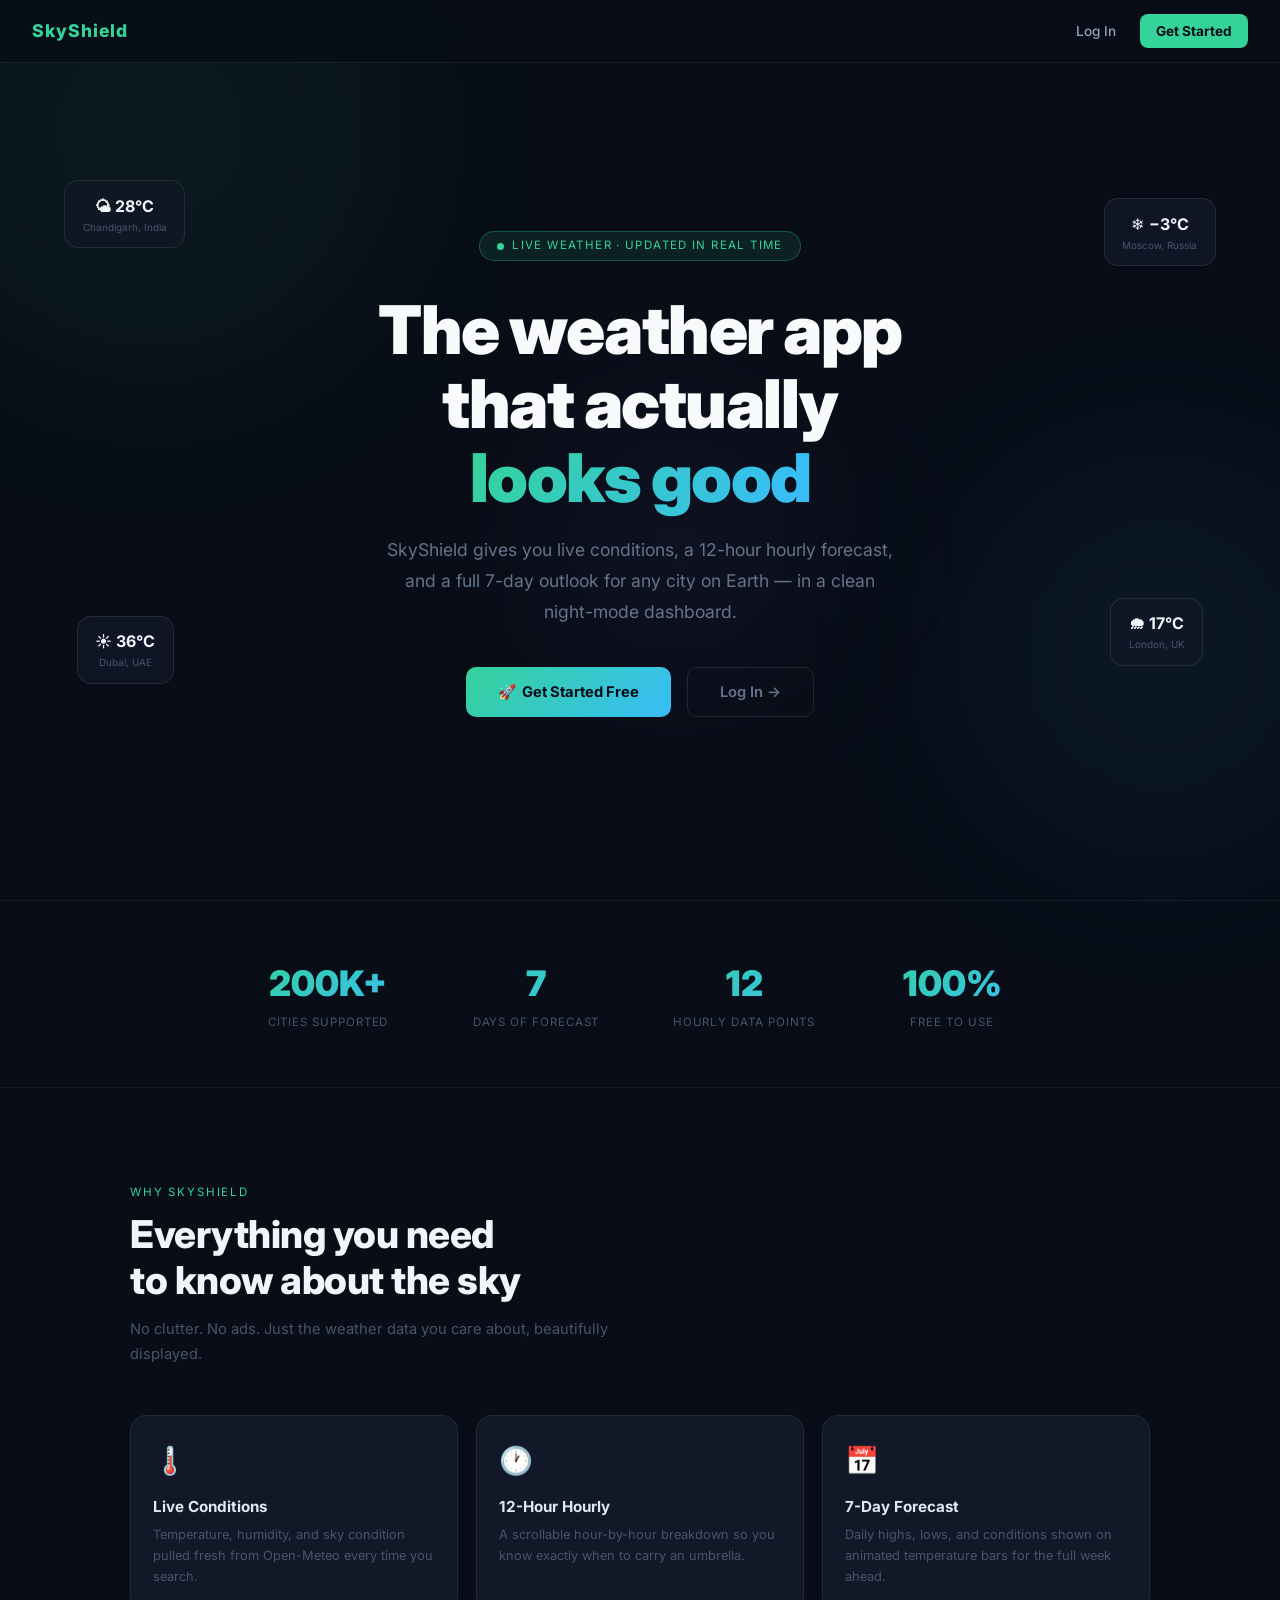
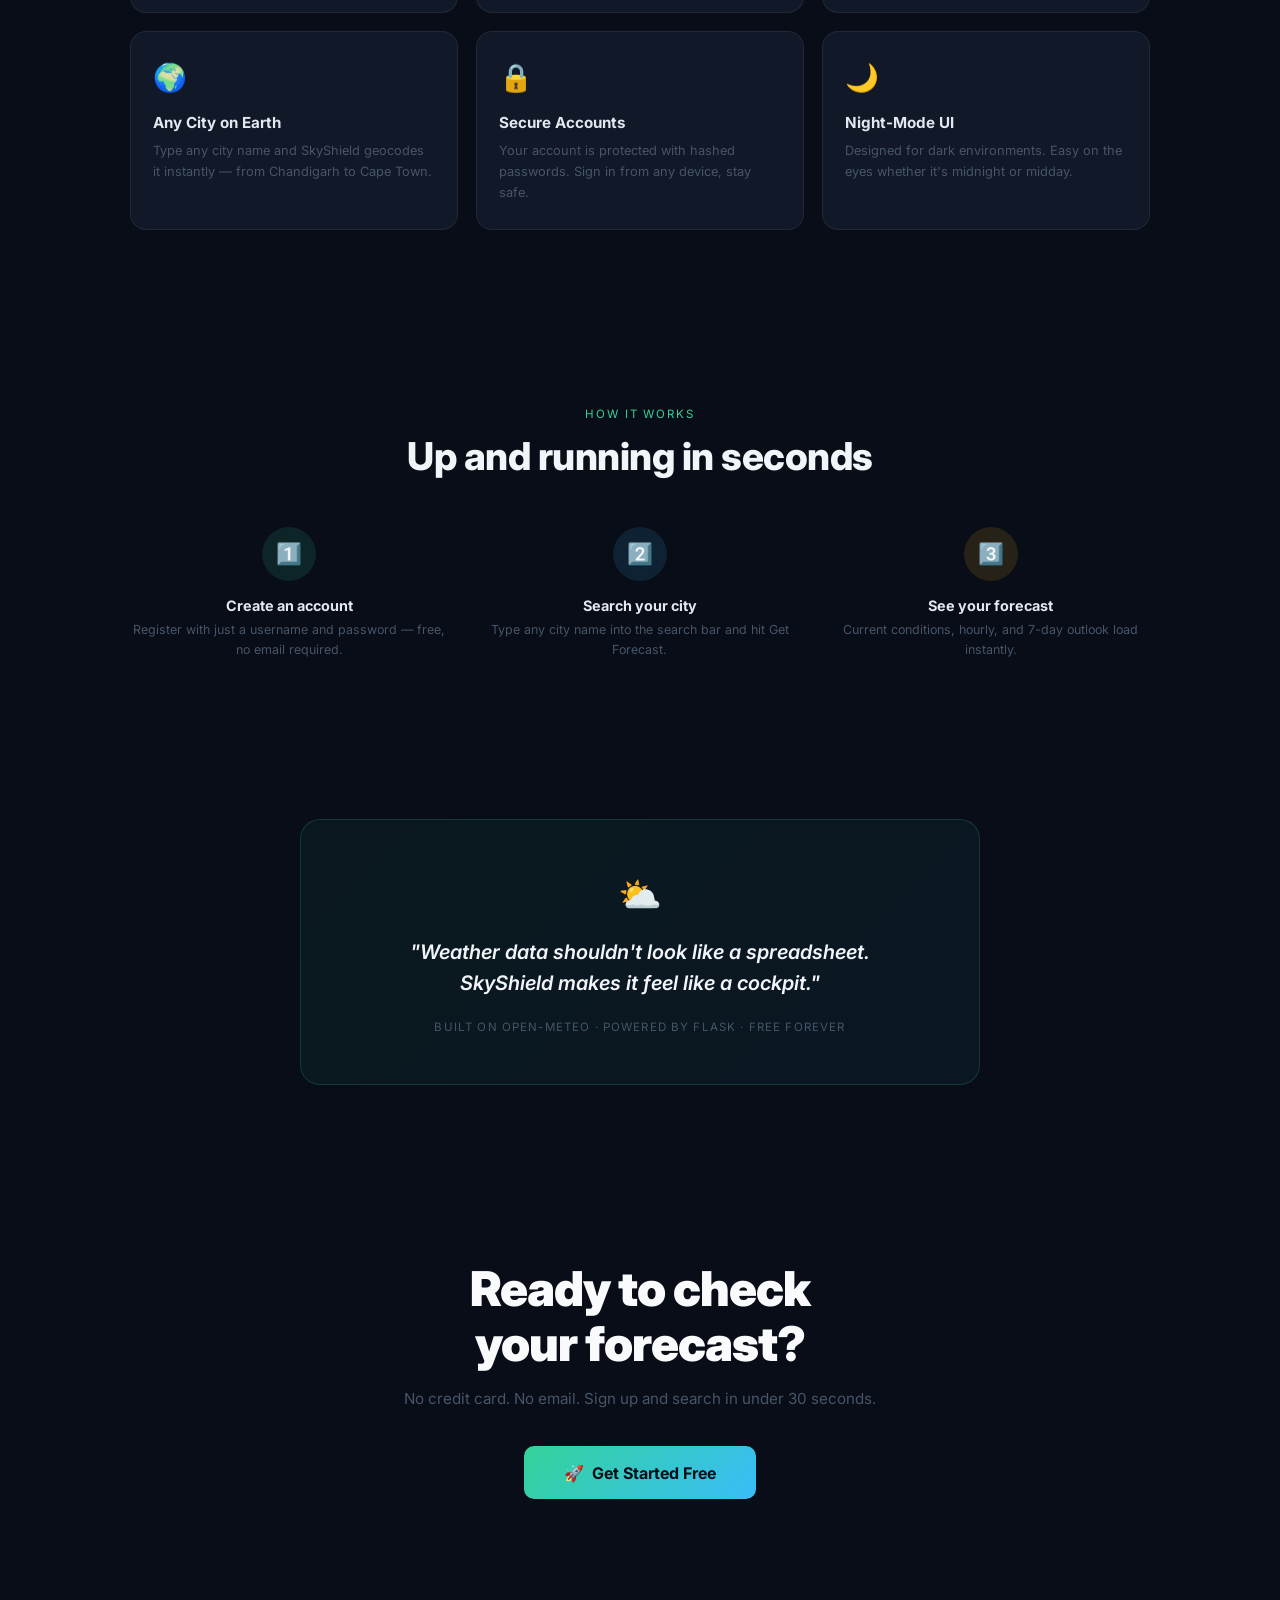
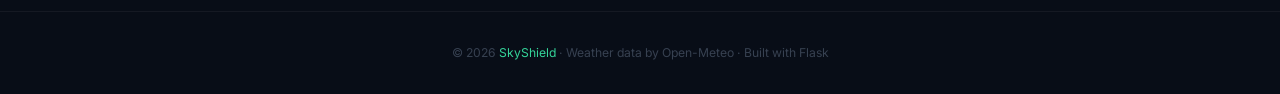
==== templates/index.html @ aaad710c "Add files via upload" ====
<!DOCTYPE html>
<html lang="en">

    <head>
        <meta charset="utf-8">
        <meta name="viewport" content="width=device-width, initial-scale=1">
        <title>SkyShield — Your Personal Weather Dashboard</title>

        <link href="https://cdn.jsdelivr.net/npm/bootstrap@5.3.3/dist/css/bootstrap.min.css" rel="stylesheet">
        <script src="https://cdn.jsdelivr.net/npm/bootstrap@5.3.3/dist/js/bootstrap.bundle.min.js" defer></script>
        <link href="https://fonts.googleapis.com/css2?family=Inter:wght@300;400;500;600;700;800;900&display=swap"
            rel="stylesheet">

        <style>
            *,
            *::before,
            *::after {
                box-sizing: border-box;
                margin: 0;
                padding: 0;
            }

            html,
            body {
                background: #080d17;
                color: #e2e8f0;
                font-family: 'Inter', system-ui, sans-serif;
                overflow-x: hidden;
                scroll-behavior: smooth;
            }

            /* ── Navbar ── */
            .site-nav {
                position: fixed;
                top: 0;
                left: 0;
                right: 0;
                z-index: 100;
                background: rgba(8, 13, 23, 0.85);
                backdrop-filter: blur(12px);
                -webkit-backdrop-filter: blur(12px);
                border-bottom: 1px solid rgba(255, 255, 255, 0.07);
                display: flex;
                align-items: center;
                justify-content: space-between;
                padding: 0.9rem 2rem;
            }

            .site-nav .brand {
                font-size: 1.1rem;
                font-weight: 800;
                color: #34d399;
                text-decoration: none;
                letter-spacing: 0.06em;
            }

            .site-nav .nav-links {
                display: flex;
                gap: 0.5rem;
            }

            .site-nav .nav-links a {
                color: #94a3b8;
                text-decoration: none;
                font-size: 0.85rem;
                font-weight: 500;
                padding: 0.4rem 1rem;
                border-radius: 8px;
                transition: background 0.2s, color 0.2s;
            }

            .site-nav .nav-links a:hover {
                background: rgba(255, 255, 255, 0.06);
                color: #e2e8f0;
            }

            .site-nav .nav-links a.nav-cta {
                background: #34d399;
                color: #080d17;
                font-weight: 700;
            }

            .site-nav .nav-links a.nav-cta:hover {
                opacity: 0.88;
                color: #080d17;
            }

            /* ── Stars ── */
            #stars {
                position: fixed;
                inset: 0;
                pointer-events: none;
                z-index: 0;
            }

            .star {
                position: absolute;
                border-radius: 50%;
                background: #fff;
                opacity: 0;
                animation: twinkle var(--d) var(--dl) infinite ease-in-out;
            }

            @keyframes twinkle {

                0%,
                100% {
                    opacity: 0;
                }

                50% {
                    opacity: var(--op);
                }
            }

            /* ── Orbs ── */
            .orb {
                position: fixed;
                border-radius: 50%;
                filter: blur(90px);
                pointer-events: none;
                z-index: 0;
                animation: orbFloat var(--od, 12s) ease-in-out infinite alternate;
            }

            @keyframes orbFloat {
                from {
                    transform: translate(0, 0);
                }

                to {
                    transform: translate(30px, 40px);
                }
            }

            /* ── Sections ── */
            section {
                position: relative;
                z-index: 1;
            }

            /* ── HERO ── */
            .hero {
                min-height: 100vh;
                display: flex;
                align-items: center;
                justify-content: center;
                text-align: center;
                padding: 8rem 1.5rem 5rem;
                position: relative;
            }

            .hero-inner {
                max-width: 720px;
                position: relative;
                z-index: 2;
            }

            .hero-badge {
                display: inline-flex;
                align-items: center;
                gap: 0.5rem;
                background: rgba(52, 211, 153, 0.1);
                border: 1px solid rgba(52, 211, 153, 0.3);
                border-radius: 999px;
                padding: 0.35rem 1.1rem;
                font-size: 0.72rem;
                color: #34d399;
                letter-spacing: 0.12em;
                text-transform: uppercase;
                margin-bottom: 2rem;
                animation: fadeUp 0.6s 0.2s both;
            }

            .live-dot {
                width: 7px;
                height: 7px;
                background: #34d399;
                border-radius: 50%;
                animation: livePulse 2s infinite;
            }

            @keyframes livePulse {

                0%,
                100% {
                    box-shadow: 0 0 0 0 rgba(52, 211, 153, 0.7);
                }

                50% {
                    box-shadow: 0 0 0 7px rgba(52, 211, 153, 0);
                }
            }

            .hero h1 {
                font-size: clamp(2.4rem, 6vw, 4.2rem);
                font-weight: 900;
                line-height: 1.1;
                letter-spacing: -1.5px;
                color: #f8fafc;
                margin-bottom: 1.25rem;
                animation: fadeUp 0.7s 0.35s both;
            }

            .grad-text {
                background: linear-gradient(120deg, #34d399, #38bdf8, #a78bfa);
                background-size: 200%;
                -webkit-background-clip: text;
                -webkit-text-fill-color: transparent;
                background-clip: text;
                animation: gradMove 5s linear infinite alternate;
            }

            @keyframes gradMove {
                from {
                    background-position: 0%;
                }

                to {
                    background-position: 100%;
                }
            }

            .hero p {
                font-size: 1.1rem;
                color: #64748b;
                line-height: 1.75;
                max-width: 520px;
                margin: 0 auto 2.5rem;
                animation: fadeUp 0.7s 0.5s both;
            }

            .hero-btns {
                display: flex;
                gap: 1rem;
                justify-content: center;
                flex-wrap: wrap;
                animation: fadeUp 0.7s 0.65s both;
            }

            .btn-green {
                display: inline-flex;
                align-items: center;
                gap: 0.4rem;
                background: linear-gradient(135deg, #34d399, #38bdf8);
                color: #080d17;
                font-weight: 700;
                font-size: 0.92rem;
                padding: 0.8rem 2rem;
                border-radius: 10px;
                text-decoration: none;
                transition: transform 0.2s, box-shadow 0.2s;
            }

            .btn-green:hover {
                transform: translateY(-3px);
                box-shadow: 0 10px 30px rgba(52, 211, 153, 0.35);
                color: #080d17;
            }

            .btn-ghost {
                display: inline-flex;
                align-items: center;
                gap: 0.4rem;
                background: transparent;
                color: #64748b;
                font-weight: 600;
                font-size: 0.92rem;
                padding: 0.8rem 2rem;
                border-radius: 10px;
                border: 1px solid rgba(255, 255, 255, 0.1);
                text-decoration: none;
                transition: border-color 0.2s, color 0.2s, background 0.2s;
            }

            .btn-ghost:hover {
                border-color: rgba(56, 189, 248, 0.4);
                color: #38bdf8;
                background: rgba(56, 189, 248, 0.06);
            }

            /* Floating cards */
            .floater {
                position: absolute;
                background: rgba(17, 24, 39, 0.85);
                border: 1px solid rgba(255, 255, 255, 0.09);
                border-radius: 14px;
                padding: 0.8rem 1.1rem;
                backdrop-filter: blur(10px);
                font-size: 0.8rem;
                color: #94a3b8;
                white-space: nowrap;
                z-index: 1;
                animation: floatIn 0.7s var(--fd, 1s) both, bob var(--bd, 6s) var(--fd, 1s) ease-in-out infinite;
            }

            .floater .fv {
                font-size: 1rem;
                font-weight: 700;
                color: #f1f5f9;
            }

            .floater .fl {
                font-size: 0.62rem;
                color: #475569;
                margin-top: 2px;
            }

            @keyframes floatIn {
                from {
                    opacity: 0;
                    transform: translateY(14px);
                }

                to {
                    opacity: 1;
                    transform: translateY(0);
                }
            }

            @keyframes bob {

                0%,
                100% {
                    transform: translateY(0);
                }

                50% {
                    transform: translateY(-8px);
                }
            }

            @media (max-width: 700px) {
                .floater {
                    display: none;
                }
            }

            /* ── Stats ── */
            .stats {
                padding: 3.5rem 1.5rem;
                border-top: 1px solid rgba(255, 255, 255, 0.05);
                border-bottom: 1px solid rgba(255, 255, 255, 0.05);
            }

            .stats-grid {
                max-width: 800px;
                margin: 0 auto;
                display: grid;
                grid-template-columns: repeat(auto-fit, minmax(150px, 1fr));
                gap: 2rem;
                text-align: center;
            }

            .stat-n {
                font-size: 2.2rem;
                font-weight: 900;
                background: linear-gradient(135deg, #34d399, #38bdf8);
                -webkit-background-clip: text;
                -webkit-text-fill-color: transparent;
                background-clip: text;
            }

            .stat-l {
                font-size: 0.72rem;
                color: #475569;
                margin-top: 0.25rem;
                text-transform: uppercase;
                letter-spacing: 0.08em;
            }

            /* ── Features ── */
            .features {
                padding: 6rem 1.5rem;
            }

            .sec-wrap {
                max-width: 1020px;
                margin: 0 auto;
            }

            .sec-tag {
                font-size: 0.72rem;
                letter-spacing: 0.16em;
                text-transform: uppercase;
                color: #34d399;
                margin-bottom: 0.6rem;
            }

            .sec-title {
                font-size: clamp(1.6rem, 3.5vw, 2.4rem);
                font-weight: 800;
                color: #f1f5f9;
                letter-spacing: -0.5px;
                line-height: 1.2;
                margin-bottom: 0.85rem;
            }

            .sec-sub {
                font-size: 0.92rem;
                color: #475569;
                max-width: 480px;
                line-height: 1.7;
                margin-bottom: 3rem;
            }

            .feat-grid {
                display: grid;
                grid-template-columns: repeat(auto-fit, minmax(260px, 1fr));
                gap: 1.1rem;
            }

            .feat-card {
                background: #111827;
                border: 1px solid rgba(255, 255, 255, 0.07);
                border-radius: 16px;
                padding: 1.6rem 1.4rem;
                transition: border-color 0.25s, transform 0.2s, box-shadow 0.2s;
            }

            .feat-card:hover {
                border-color: rgba(52, 211, 153, 0.3);
                transform: translateY(-4px);
                box-shadow: 0 16px 40px rgba(0, 0, 0, 0.35);
            }

            .feat-ico {
                font-size: 1.7rem;
                margin-bottom: 1rem;
            }

            .feat-card h3 {
                font-size: 0.95rem;
                font-weight: 700;
                color: #e2e8f0;
                margin-bottom: 0.45rem;
            }

            .feat-card p {
                font-size: 0.8rem;
                color: #475569;
                line-height: 1.65;
                margin: 0;
            }

            /* ── How it works ── */
            .how {
                padding: 5rem 1.5rem;
            }

            .steps {
                display: grid;
                grid-template-columns: repeat(auto-fit, minmax(200px, 1fr));
                gap: 2rem;
                margin-top: 3rem;
                text-align: center;
            }

            .step-num {
                width: 54px;
                height: 54px;
                border-radius: 50%;
                display: flex;
                align-items: center;
                justify-content: center;
                font-size: 1.3rem;
                margin: 0 auto 1rem;
            }

            .step h3 {
                font-size: 0.9rem;
                font-weight: 700;
                color: #e2e8f0;
                margin-bottom: 0.4rem;
            }

            .step p {
                font-size: 0.78rem;
                color: #475569;
                line-height: 1.55;
            }

            /* ── Quote ── */
            .quote-sec {
                padding: 4rem 1.5rem;
            }

            .quote-box {
                max-width: 680px;
                margin: 0 auto;
                background: linear-gradient(135deg, rgba(52, 211, 153, 0.06), rgba(56, 189, 248, 0.06));
                border: 1px solid rgba(52, 211, 153, 0.18);
                border-radius: 20px;
                padding: 3rem 2.5rem;
                text-align: center;
            }

            .quote-box .qi {
                font-size: 2.2rem;
                margin-bottom: 1rem;
            }

            .quote-box blockquote {
                font-size: clamp(1rem, 2.2vw, 1.25rem);
                font-weight: 600;
                color: #f1f5f9;
                font-style: italic;
                line-height: 1.55;
                margin-bottom: 1.25rem;
            }

            .quote-box .qs {
                font-size: 0.72rem;
                color: #475569;
                letter-spacing: 0.1em;
                text-transform: uppercase;
            }

            /* ── Final CTA ── */
            .cta-sec {
                padding: 7rem 1.5rem;
                text-align: center;
            }

            .cta-sec h2 {
                font-size: clamp(1.8rem, 4vw, 3rem);
                font-weight: 900;
                letter-spacing: -1px;
                color: #f8fafc;
                line-height: 1.15;
                margin-bottom: 1rem;
            }

            .cta-sec p {
                color: #475569;
                font-size: 0.95rem;
                margin-bottom: 2.25rem;
            }

            /* ── Footer ── */
            footer {
                border-top: 1px solid rgba(255, 255, 255, 0.05);
                padding: 2rem 1.5rem;
                text-align: center;
                font-size: 0.76rem;
                color: #374151;
            }

            footer span {
                color: #34d399;
            }

            /* ── Scroll reveal ── */
            .reveal {
                opacity: 0;
                transform: translateY(26px);
                transition: opacity 0.6s ease, transform 0.6s ease;
            }

            .reveal.visible {
                opacity: 1;
                transform: translateY(0);
            }

            .d1 {
                transition-delay: 0.1s;
            }

            .d2 {
                transition-delay: 0.2s;
            }

            .d3 {
                transition-delay: 0.3s;
            }

            .d4 {
                transition-delay: 0.4s;
            }

            @keyframes fadeUp {
                from {
                    opacity: 0;
                    transform: translateY(18px);
                }

                to {
                    opacity: 1;
                    transform: translateY(0);
                }
            }
        </style>
    </head>

    <body>

        <!-- Stars + orbs -->
        <div id="stars"></div>
        <div class="orb"
            style="width:500px;height:500px;background:rgba(52,211,153,0.06);top:-120px;left:-100px;--od:14s"></div>
        <div class="orb"
            style="width:400px;height:400px;background:rgba(56,189,248,0.06);bottom:5%;right:-80px;--od:11s;animation-delay:-5s">
        </div>
        <div class="orb"
            style="width:280px;height:280px;background:rgba(167,139,250,0.05);top:45%;left:42%;--od:16s;animation-delay:-8s">
        </div>

        <!-- Navbar -->
        <nav class="site-nav">
            <a class="brand" href="/">SkyShield</a>
            <div class="nav-links">
                <a href="/login">Log In</a>
                <a href="/register" class="nav-cta">Get Started</a>
            </div>
        </nav>

        <!-- HERO -->
        <section class="hero">

            <!-- Floating city cards -->
            <div class="floater" style="top:20%;left:5%;--fd:1.1s;--bd:6s">
                <div class="fv">🌤 28°C</div>
                <div class="fl">Chandigarh, India</div>
            </div>
            <div class="floater" style="top:22%;right:5%;--fd:1.3s;--bd:7.5s">
                <div class="fv">❄️ −3°C</div>
                <div class="fl">Moscow, Russia</div>
            </div>
            <div class="floater" style="bottom:24%;left:6%;--fd:1.5s;--bd:5.5s">
                <div class="fv">☀️ 36°C</div>
                <div class="fl">Dubai, UAE</div>
            </div>
            <div class="floater" style="bottom:26%;right:6%;--fd:1.7s;--bd:8s">
                <div class="fv">🌧 17°C</div>
                <div class="fl">London, UK</div>
            </div>

            <div class="hero-inner">
                <div class="hero-badge">
                    <span class="live-dot"></span>
                    Live weather · Updated in real time
                </div>
                <h1>
                    The weather app<br>
                    that actually<br>
                    <span class="grad-text">looks good</span>
                </h1>
                <p>
                    SkyShield gives you live conditions, a 12-hour hourly forecast,
                    and a full 7-day outlook for any city on Earth — in a clean night-mode dashboard.
                </p>
                <div class="hero-btns">
                    <a href="/register" class="btn-green">🚀&nbsp; Get Started Free</a>
                    <a href="/login" class="btn-ghost">Log In →</a>
                </div>
            </div>

        </section>

        <!-- STATS -->
        <section class="stats">
            <div class="stats-grid">
                <div class="reveal">
                    <div class="stat-n">200K+</div>
                    <div class="stat-l">Cities supported</div>
                </div>
                <div class="reveal d1">
                    <div class="stat-n">7</div>
                    <div class="stat-l">Days of forecast</div>
                </div>
                <div class="reveal d2">
                    <div class="stat-n">12</div>
                    <div class="stat-l">Hourly data points</div>
                </div>
                <div class="reveal d3">
                    <div class="stat-n">100%</div>
                    <div class="stat-l">Free to use</div>
                </div>
            </div>
        </section>

        <!-- FEATURES -->
        <section class="features">
            <div class="sec-wrap">
                <div class="sec-tag reveal">Why SkyShield</div>
                <div class="sec-title reveal">Everything you need<br>to know about the sky</div>
                <div class="sec-sub reveal">No clutter. No ads. Just the weather data you care about, beautifully
                    displayed.</div>
                <div class="feat-grid">
                    <div class="feat-card reveal">
                        <div class="feat-ico">🌡️</div>
                        <h3>Live Conditions</h3>
                        <p>Temperature, humidity, and sky condition pulled fresh from Open-Meteo every time you search.
                        </p>
                    </div>
                    <div class="feat-card reveal d1">
                        <div class="feat-ico">🕐</div>
                        <h3>12-Hour Hourly</h3>
                        <p>A scrollable hour-by-hour breakdown so you know exactly when to carry an umbrella.</p>
                    </div>
                    <div class="feat-card reveal d2">
                        <div class="feat-ico">📅</div>
                        <h3>7-Day Forecast</h3>
                        <p>Daily highs, lows, and conditions shown on animated temperature bars for the full week ahead.
                        </p>
                    </div>
                    <div class="feat-card reveal">
                        <div class="feat-ico">🌍</div>
                        <h3>Any City on Earth</h3>
                        <p>Type any city name and SkyShield geocodes it instantly — from Chandigarh to Cape Town.</p>
                    </div>
                    <div class="feat-card reveal d1">
                        <div class="feat-ico">🔒</div>
                        <h3>Secure Accounts</h3>
                        <p>Your account is protected with hashed passwords. Sign in from any device, stay safe.</p>
                    </div>
                    <div class="feat-card reveal d2">
                        <div class="feat-ico">🌙</div>
                        <h3>Night-Mode UI</h3>
                        <p>Designed for dark environments. Easy on the eyes whether it's midnight or midday.</p>
                    </div>
                </div>
            </div>
        </section>

        <!-- HOW IT WORKS -->
        <section class="how">
            <div class="sec-wrap" style="text-align:center">
                <div class="sec-tag reveal">How it works</div>
                <div class="sec-title reveal">Up and running in seconds</div>
                <div class="steps">
                    <div class="step reveal">
                        <div class="step-num" style="background:rgba(52,211,153,0.12)">1️⃣</div>
                        <h3>Create an account</h3>
                        <p>Register with just a username and password — free, no email required.</p>
                    </div>
                    <div class="step reveal d1">
                        <div class="step-num" style="background:rgba(56,189,248,0.12)">2️⃣</div>
                        <h3>Search your city</h3>
                        <p>Type any city name into the search bar and hit Get Forecast.</p>
                    </div>
                    <div class="step reveal d2">
                        <div class="step-num" style="background:rgba(251,191,36,0.12)">3️⃣</div>
                        <h3>See your forecast</h3>
                        <p>Current conditions, hourly, and 7-day outlook load instantly.</p>
                    </div>
                </div>
            </div>
        </section>

        <!-- QUOTE -->
        <section class="quote-sec">
            <div class="quote-box reveal">
                <div class="qi">⛅</div>
                <blockquote>"Weather data shouldn't look like a spreadsheet.<br>SkyShield makes it feel like a cockpit."
                </blockquote>
                <div class="qs">Built on Open-Meteo · Powered by Flask · Free forever</div>
            </div>
        </section>

        <!-- FINAL CTA -->
        <section class="cta-sec">
            <h2 class="reveal">Ready to check<br>your forecast?</h2>
            <p class="reveal d1">No credit card. No email. Sign up and search in under 30 seconds.</p>
            <div class="reveal d2">
                <a href="/register" class="btn-green" style="font-size:1rem;padding:0.9rem 2.5rem">
                    🚀&nbsp; Get Started Free
                </a>
            </div>
        </section>

        <footer>
            © 2026 <span>SkyShield</span> · Weather data by Open-Meteo · Built with Flask
        </footer>

        <script>
            // Stars
            const wrap = document.getElementById('stars');
            for (let i = 0; i < 130; i++) {
                const s = document.createElement('div');
                s.className = 'star';
                const sz = (Math.random() * 1.8 + 0.8).toFixed(1);
                s.style.cssText = `
        width:${sz}px;height:${sz}px;
        top:${(Math.random() * 100).toFixed(2)}%;
        left:${(Math.random() * 100).toFixed(2)}%;
        --d:${(Math.random() * 4 + 3).toFixed(1)}s;
        --dl:${(Math.random() * 6).toFixed(1)}s;
        --op:${(Math.random() * 0.5 + 0.25).toFixed(2)};
      `;
                wrap.appendChild(s);
            }

            // Scroll reveal
            const obs = new IntersectionObserver(entries => {
                entries.forEach(e => { if (e.isIntersecting) { e.target.classList.add('visible'); obs.unobserve(e.target); } });
            }, { threshold: 0.1 });
            document.querySelectorAll('.reveal').forEach(el => obs.observe(el));
        </script>

    </body>

</html>
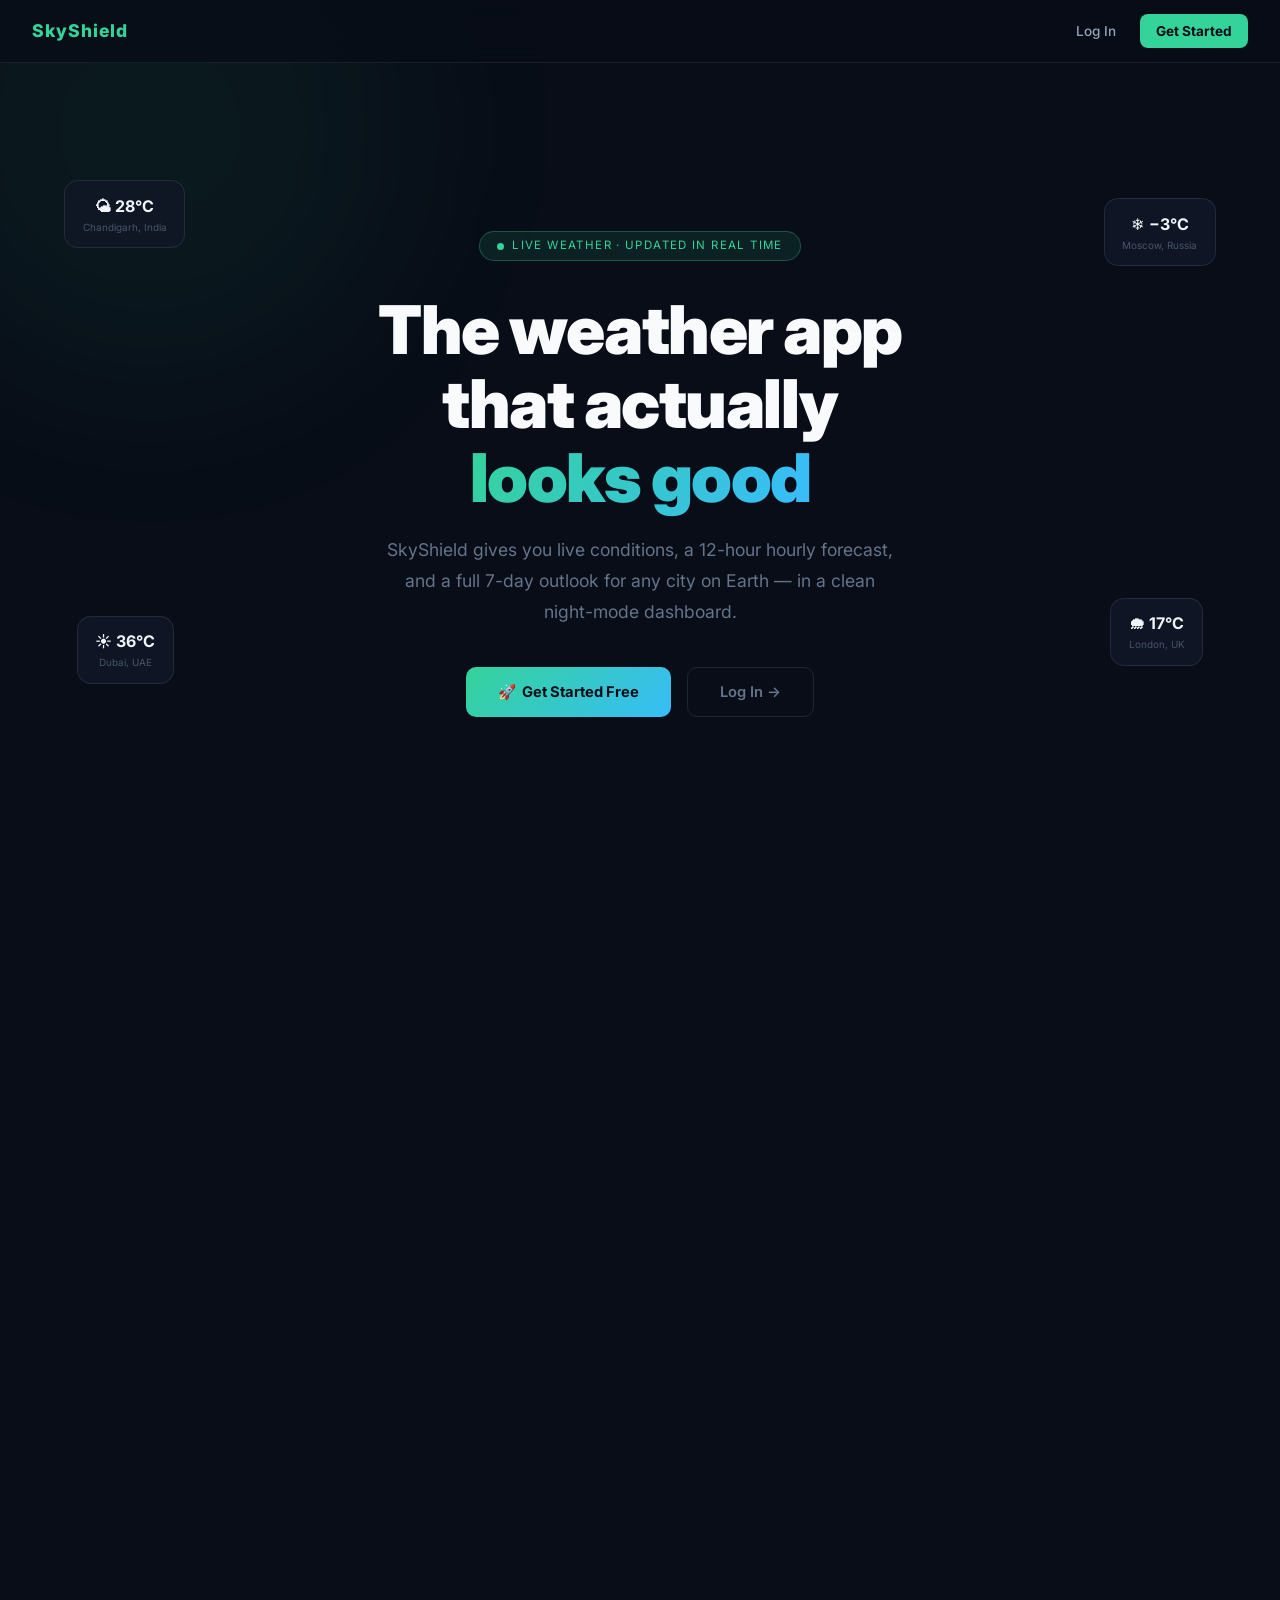
==== commit bfb3eb5b: "Enhance layout with page-wrap and style adjustments Added a page-wrap div for layout control and adj" ====
--- a/templates/index.html
+++ b/templates/index.html
@@ -20,8 +20,16 @@
                 padding: 0;
             }
 
+            #page-wrap {
+                position: relative;
+                min-height: 100%;
+                width: 100%;
+                overflow: hidden;
+            }
+
             html,
             body {
+                height: 100%;
                 background: #080d17;
                 color: #e2e8f0;
                 font-family: 'Inter', system-ui, sans-serif;
@@ -87,7 +95,7 @@
 
             /* ── Stars ── */
             #stars {
-                position: fixed;
+                position: absolute;
                 inset: 0;
                 pointer-events: none;
                 z-index: 0;
@@ -115,7 +123,7 @@
 
             /* ── Orbs ── */
             .orb {
-                position: fixed;
+                position: absolute;
                 border-radius: 50%;
                 filter: blur(90px);
                 pointer-events: none;
@@ -593,194 +601,196 @@
     </head>
 
     <body>
-
-        <!-- Stars + orbs -->
-        <div id="stars"></div>
-        <div class="orb"
-            style="width:500px;height:500px;background:rgba(52,211,153,0.06);top:-120px;left:-100px;--od:14s"></div>
-        <div class="orb"
-            style="width:400px;height:400px;background:rgba(56,189,248,0.06);bottom:5%;right:-80px;--od:11s;animation-delay:-5s">
-        </div>
-        <div class="orb"
-            style="width:280px;height:280px;background:rgba(167,139,250,0.05);top:45%;left:42%;--od:16s;animation-delay:-8s">
-        </div>
-
-        <!-- Navbar -->
-        <nav class="site-nav">
-            <a class="brand" href="/">SkyShield</a>
-            <div class="nav-links">
-                <a href="/login">Log In</a>
-                <a href="/register" class="nav-cta">Get Started</a>
+        <div id="page-wrap">
+
+            <!-- Stars + orbs -->
+            <div id="stars"></div>
+            <div class="orb"
+                style="width:500px;height:500px;background:rgba(52,211,153,0.06);top:-120px;left:-100px;--od:14s"></div>
+            <div class="orb"
+                style="width:400px;height:400px;background:rgba(56,189,248,0.06);bottom:5%;right:-80px;--od:11s;animation-delay:-5s">
             </div>
-        </nav>
-
-        <!-- HERO -->
-        <section class="hero">
-
-            <!-- Floating city cards -->
-            <div class="floater" style="top:20%;left:5%;--fd:1.1s;--bd:6s">
-                <div class="fv">🌤 28°C</div>
-                <div class="fl">Chandigarh, India</div>
+            <div class="orb"
+                style="width:280px;height:280px;background:rgba(167,139,250,0.05);top:45%;left:42%;--od:16s;animation-delay:-8s">
             </div>
-            <div class="floater" style="top:22%;right:5%;--fd:1.3s;--bd:7.5s">
-                <div class="fv">❄️ −3°C</div>
-                <div class="fl">Moscow, Russia</div>
-            </div>
-            <div class="floater" style="bottom:24%;left:6%;--fd:1.5s;--bd:5.5s">
-                <div class="fv">☀️ 36°C</div>
-                <div class="fl">Dubai, UAE</div>
-            </div>
-            <div class="floater" style="bottom:26%;right:6%;--fd:1.7s;--bd:8s">
-                <div class="fv">🌧 17°C</div>
-                <div class="fl">London, UK</div>
-            </div>
-
-            <div class="hero-inner">
-                <div class="hero-badge">
-                    <span class="live-dot"></span>
-                    Live weather · Updated in real time
-                </div>
-                <h1>
-                    The weather app<br>
-                    that actually<br>
-                    <span class="grad-text">looks good</span>
-                </h1>
-                <p>
-                    SkyShield gives you live conditions, a 12-hour hourly forecast,
-                    and a full 7-day outlook for any city on Earth — in a clean night-mode dashboard.
-                </p>
-                <div class="hero-btns">
-                    <a href="/register" class="btn-green">🚀&nbsp; Get Started Free</a>
-                    <a href="/login" class="btn-ghost">Log In →</a>
-                </div>
-            </div>
-
-        </section>
-
-        <!-- STATS -->
-        <section class="stats">
-            <div class="stats-grid">
-                <div class="reveal">
-                    <div class="stat-n">200K+</div>
-                    <div class="stat-l">Cities supported</div>
-                </div>
-                <div class="reveal d1">
-                    <div class="stat-n">7</div>
-                    <div class="stat-l">Days of forecast</div>
-                </div>
+
+            <!-- Navbar -->
+            <nav class="site-nav">
+                <a class="brand" href="/">SkyShield</a>
+                <div class="nav-links">
+                    <a href="/login">Log In</a>
+                    <a href="/register" class="nav-cta">Get Started</a>
+                </div>
+            </nav>
+
+            <!-- HERO -->
+            <section class="hero">
+
+                <!-- Floating city cards -->
+                <div class="floater" style="top:20%;left:5%;--fd:1.1s;--bd:6s">
+                    <div class="fv">🌤 28°C</div>
+                    <div class="fl">Chandigarh, India</div>
+                </div>
+                <div class="floater" style="top:22%;right:5%;--fd:1.3s;--bd:7.5s">
+                    <div class="fv">❄️ −3°C</div>
+                    <div class="fl">Moscow, Russia</div>
+                </div>
+                <div class="floater" style="bottom:24%;left:6%;--fd:1.5s;--bd:5.5s">
+                    <div class="fv">☀️ 36°C</div>
+                    <div class="fl">Dubai, UAE</div>
+                </div>
+                <div class="floater" style="bottom:26%;right:6%;--fd:1.7s;--bd:8s">
+                    <div class="fv">🌧 17°C</div>
+                    <div class="fl">London, UK</div>
+                </div>
+
+                <div class="hero-inner">
+                    <div class="hero-badge">
+                        <span class="live-dot"></span>
+                        Live weather · Updated in real time
+                    </div>
+                    <h1>
+                        The weather app<br>
+                        that actually<br>
+                        <span class="grad-text">looks good</span>
+                    </h1>
+                    <p>
+                        SkyShield gives you live conditions, a 12-hour hourly forecast,
+                        and a full 7-day outlook for any city on Earth — in a clean night-mode dashboard.
+                    </p>
+                    <div class="hero-btns">
+                        <a href="/register" class="btn-green">🚀&nbsp; Get Started Free</a>
+                        <a href="/login" class="btn-ghost">Log In →</a>
+                    </div>
+                </div>
+
+            </section>
+
+            <!-- STATS -->
+            <section class="stats">
+                <div class="stats-grid">
+                    <div class="reveal">
+                        <div class="stat-n">200K+</div>
+                        <div class="stat-l">Cities supported</div>
+                    </div>
+                    <div class="reveal d1">
+                        <div class="stat-n">7</div>
+                        <div class="stat-l">Days of forecast</div>
+                    </div>
+                    <div class="reveal d2">
+                        <div class="stat-n">12</div>
+                        <div class="stat-l">Hourly data points</div>
+                    </div>
+                    <div class="reveal d3">
+                        <div class="stat-n">100%</div>
+                        <div class="stat-l">Free to use</div>
+                    </div>
+                </div>
+            </section>
+
+            <!-- FEATURES -->
+            <section class="features">
+                <div class="sec-wrap">
+                    <div class="sec-tag reveal">Why SkyShield</div>
+                    <div class="sec-title reveal">Everything you need<br>to know about the sky</div>
+                    <div class="sec-sub reveal">No clutter. No ads. Just the weather data you care about, beautifully
+                        displayed.</div>
+                    <div class="feat-grid">
+                        <div class="feat-card reveal">
+                            <div class="feat-ico">🌡️</div>
+                            <h3>Live Conditions</h3>
+                            <p>Temperature, humidity, and sky condition pulled fresh from Open-Meteo every time you
+                                search.</p>
+                        </div>
+                        <div class="feat-card reveal d1">
+                            <div class="feat-ico">🕐</div>
+                            <h3>12-Hour Hourly</h3>
+                            <p>A scrollable hour-by-hour breakdown so you know exactly when to carry an umbrella.</p>
+                        </div>
+                        <div class="feat-card reveal d2">
+                            <div class="feat-ico">📅</div>
+                            <h3>7-Day Forecast</h3>
+                            <p>Daily highs, lows, and conditions shown on animated temperature bars for the full week
+                                ahead.</p>
+                        </div>
+                        <div class="feat-card reveal">
+                            <div class="feat-ico">🌍</div>
+                            <h3>Any City on Earth</h3>
+                            <p>Type any city name and SkyShield geocodes it instantly — from Chandigarh to Cape Town.
+                            </p>
+                        </div>
+                        <div class="feat-card reveal d1">
+                            <div class="feat-ico">🔒</div>
+                            <h3>Secure Accounts</h3>
+                            <p>Your account is protected with hashed passwords. Sign in from any device, stay safe.</p>
+                        </div>
+                        <div class="feat-card reveal d2">
+                            <div class="feat-ico">🌙</div>
+                            <h3>Night-Mode UI</h3>
+                            <p>Designed for dark environments. Easy on the eyes whether it's midnight or midday.</p>
+                        </div>
+                    </div>
+                </div>
+            </section>
+
+            <!-- HOW IT WORKS -->
+            <section class="how">
+                <div class="sec-wrap" style="text-align:center">
+                    <div class="sec-tag reveal">How it works</div>
+                    <div class="sec-title reveal">Up and running in seconds</div>
+                    <div class="steps">
+                        <div class="step reveal">
+                            <div class="step-num" style="background:rgba(52,211,153,0.12)">1️⃣</div>
+                            <h3>Create an account</h3>
+                            <p>Register with just a username and password — free, no email required.</p>
+                        </div>
+                        <div class="step reveal d1">
+                            <div class="step-num" style="background:rgba(56,189,248,0.12)">2️⃣</div>
+                            <h3>Search your city</h3>
+                            <p>Type any city name into the search bar and hit Get Forecast.</p>
+                        </div>
+                        <div class="step reveal d2">
+                            <div class="step-num" style="background:rgba(251,191,36,0.12)">3️⃣</div>
+                            <h3>See your forecast</h3>
+                            <p>Current conditions, hourly, and 7-day outlook load instantly.</p>
+                        </div>
+                    </div>
+                </div>
+            </section>
+
+            <!-- QUOTE -->
+            <section class="quote-sec">
+                <div class="quote-box reveal">
+                    <div class="qi">⛅</div>
+                    <blockquote>"Weather data shouldn't look like a spreadsheet.<br>SkyShield makes it feel like a
+                        cockpit."</blockquote>
+                    <div class="qs">Built on Open-Meteo · Powered by Flask · Free forever</div>
+                </div>
+            </section>
+
+            <!-- FINAL CTA -->
+            <section class="cta-sec">
+                <h2 class="reveal">Ready to check<br>your forecast?</h2>
+                <p class="reveal d1">No credit card. No email. Sign up and search in under 30 seconds.</p>
                 <div class="reveal d2">
-                    <div class="stat-n">12</div>
-                    <div class="stat-l">Hourly data points</div>
-                </div>
-                <div class="reveal d3">
-                    <div class="stat-n">100%</div>
-                    <div class="stat-l">Free to use</div>
-                </div>
-            </div>
-        </section>
-
-        <!-- FEATURES -->
-        <section class="features">
-            <div class="sec-wrap">
-                <div class="sec-tag reveal">Why SkyShield</div>
-                <div class="sec-title reveal">Everything you need<br>to know about the sky</div>
-                <div class="sec-sub reveal">No clutter. No ads. Just the weather data you care about, beautifully
-                    displayed.</div>
-                <div class="feat-grid">
-                    <div class="feat-card reveal">
-                        <div class="feat-ico">🌡️</div>
-                        <h3>Live Conditions</h3>
-                        <p>Temperature, humidity, and sky condition pulled fresh from Open-Meteo every time you search.
-                        </p>
-                    </div>
-                    <div class="feat-card reveal d1">
-                        <div class="feat-ico">🕐</div>
-                        <h3>12-Hour Hourly</h3>
-                        <p>A scrollable hour-by-hour breakdown so you know exactly when to carry an umbrella.</p>
-                    </div>
-                    <div class="feat-card reveal d2">
-                        <div class="feat-ico">📅</div>
-                        <h3>7-Day Forecast</h3>
-                        <p>Daily highs, lows, and conditions shown on animated temperature bars for the full week ahead.
-                        </p>
-                    </div>
-                    <div class="feat-card reveal">
-                        <div class="feat-ico">🌍</div>
-                        <h3>Any City on Earth</h3>
-                        <p>Type any city name and SkyShield geocodes it instantly — from Chandigarh to Cape Town.</p>
-                    </div>
-                    <div class="feat-card reveal d1">
-                        <div class="feat-ico">🔒</div>
-                        <h3>Secure Accounts</h3>
-                        <p>Your account is protected with hashed passwords. Sign in from any device, stay safe.</p>
-                    </div>
-                    <div class="feat-card reveal d2">
-                        <div class="feat-ico">🌙</div>
-                        <h3>Night-Mode UI</h3>
-                        <p>Designed for dark environments. Easy on the eyes whether it's midnight or midday.</p>
-                    </div>
-                </div>
-            </div>
-        </section>
-
-        <!-- HOW IT WORKS -->
-        <section class="how">
-            <div class="sec-wrap" style="text-align:center">
-                <div class="sec-tag reveal">How it works</div>
-                <div class="sec-title reveal">Up and running in seconds</div>
-                <div class="steps">
-                    <div class="step reveal">
-                        <div class="step-num" style="background:rgba(52,211,153,0.12)">1️⃣</div>
-                        <h3>Create an account</h3>
-                        <p>Register with just a username and password — free, no email required.</p>
-                    </div>
-                    <div class="step reveal d1">
-                        <div class="step-num" style="background:rgba(56,189,248,0.12)">2️⃣</div>
-                        <h3>Search your city</h3>
-                        <p>Type any city name into the search bar and hit Get Forecast.</p>
-                    </div>
-                    <div class="step reveal d2">
-                        <div class="step-num" style="background:rgba(251,191,36,0.12)">3️⃣</div>
-                        <h3>See your forecast</h3>
-                        <p>Current conditions, hourly, and 7-day outlook load instantly.</p>
-                    </div>
-                </div>
-            </div>
-        </section>
-
-        <!-- QUOTE -->
-        <section class="quote-sec">
-            <div class="quote-box reveal">
-                <div class="qi">⛅</div>
-                <blockquote>"Weather data shouldn't look like a spreadsheet.<br>SkyShield makes it feel like a cockpit."
-                </blockquote>
-                <div class="qs">Built on Open-Meteo · Powered by Flask · Free forever</div>
-            </div>
-        </section>
-
-        <!-- FINAL CTA -->
-        <section class="cta-sec">
-            <h2 class="reveal">Ready to check<br>your forecast?</h2>
-            <p class="reveal d1">No credit card. No email. Sign up and search in under 30 seconds.</p>
-            <div class="reveal d2">
-                <a href="/register" class="btn-green" style="font-size:1rem;padding:0.9rem 2.5rem">
-                    🚀&nbsp; Get Started Free
-                </a>
-            </div>
-        </section>
-
-        <footer>
-            © 2026 <span>SkyShield</span> · Weather data by Open-Meteo · Built with Flask
-        </footer>
-
-        <script>
-            // Stars
-            const wrap = document.getElementById('stars');
-            for (let i = 0; i < 130; i++) {
-                const s = document.createElement('div');
-                s.className = 'star';
-                const sz = (Math.random() * 1.8 + 0.8).toFixed(1);
-                s.style.cssText = `
+                    <a href="/register" class="btn-green" style="font-size:1rem;padding:0.9rem 2.5rem">
+                        🚀&nbsp; Get Started Free
+                    </a>
+                </div>
+            </section>
+
+            <footer>
+                © 2026 <span>SkyShield</span> · Weather data by Open-Meteo · Built with Flask
+            </footer>
+
+            <script>
+                // Stars
+                const wrap = document.getElementById('stars');
+                for (let i = 0; i < 130; i++) {
+                    const s = document.createElement('div');
+                    s.className = 'star';
+                    const sz = (Math.random() * 1.8 + 0.8).toFixed(1);
+                    s.style.cssText = `
         width:${sz}px;height:${sz}px;
         top:${(Math.random() * 100).toFixed(2)}%;
         left:${(Math.random() * 100).toFixed(2)}%;
@@ -788,16 +798,17 @@
         --dl:${(Math.random() * 6).toFixed(1)}s;
         --op:${(Math.random() * 0.5 + 0.25).toFixed(2)};
       `;
-                wrap.appendChild(s);
-            }
-
-            // Scroll reveal
-            const obs = new IntersectionObserver(entries => {
-                entries.forEach(e => { if (e.isIntersecting) { e.target.classList.add('visible'); obs.unobserve(e.target); } });
-            }, { threshold: 0.1 });
-            document.querySelectorAll('.reveal').forEach(el => obs.observe(el));
-        </script>
-
+                    wrap.appendChild(s);
+                }
+
+                // Scroll reveal
+                const obs = new IntersectionObserver(entries => {
+                    entries.forEach(e => { if (e.isIntersecting) { e.target.classList.add('visible'); obs.unobserve(e.target); } });
+                }, { threshold: 0.1 });
+                document.querySelectorAll('.reveal').forEach(el => obs.observe(el));
+            </script>
+
+        </div> <!-- /page-wrap -->
     </body>
 
 </html>
